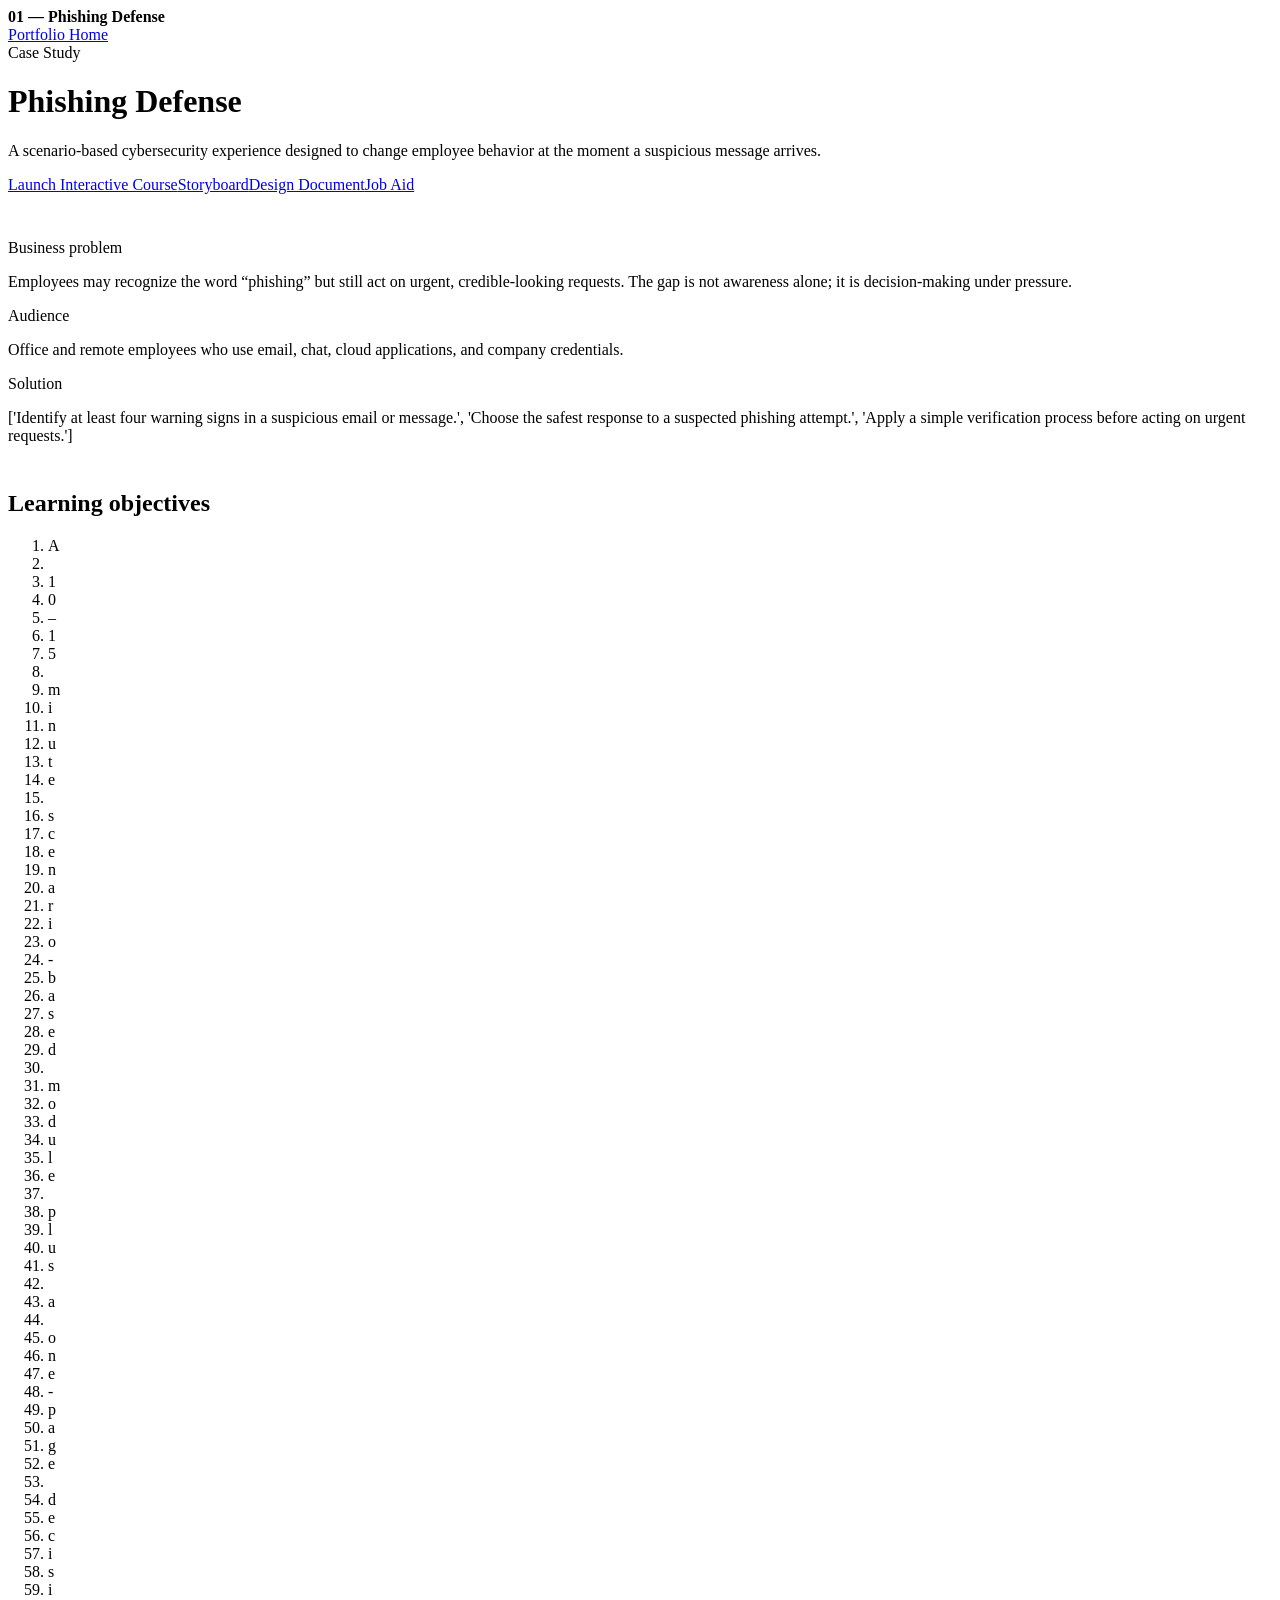
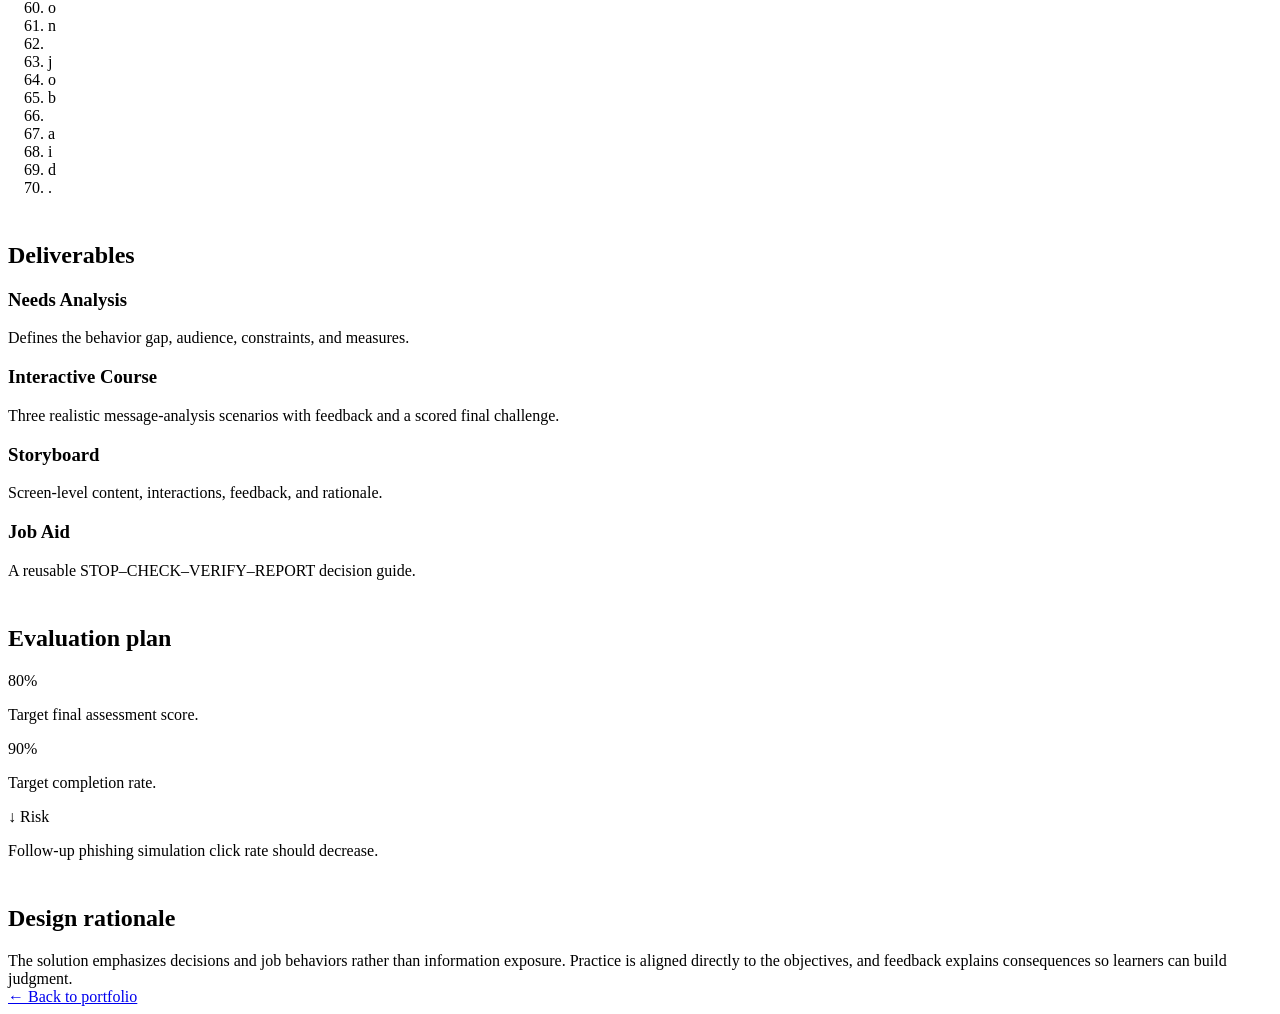
==== 01-cybersecurity/index.html @ 0a18b5b5 "Add files via upload" ====
<!doctype html><html><head><meta charset="utf-8"><meta name="viewport" content="width=device-width,initial-scale=1">
<title>Phishing Defense</title><link rel="stylesheet" href="../assets/style.css"></head><body>
<header><nav><strong>01 — Phishing Defense</strong><div><a href="../index.html">Portfolio Home</a></div></nav></header>
<main class="wrap"><div class="eyebrow">Case Study</div><h1>Phishing Defense</h1><p class="lead">A scenario-based cybersecurity experience designed to change employee behavior at the moment a suspicious message arrives.</p>
<a class="btn" href="course.html">Launch Interactive Course</a><a class="btn secondary" href="storyboard.md">Storyboard</a><a class="btn secondary" href="design-document.md">Design Document</a><a class="btn secondary" href="job-aid.html">Job Aid</a>
<section style="margin-top:45px"><div class="grid">
<div class="card"><div class="eyebrow">Business problem</div><p>Employees may recognize the word “phishing” but still act on urgent, credible-looking requests. The gap is not awareness alone; it is decision-making under pressure.</p></div>
<div class="card"><div class="eyebrow">Audience</div><p>Office and remote employees who use email, chat, cloud applications, and company credentials.</p></div>
<div class="card"><div class="eyebrow">Solution</div><p>['Identify at least four warning signs in a suspicious email or message.', 'Choose the safest response to a suspected phishing attempt.', 'Apply a simple verification process before acting on urgent requests.']</p></div></div></section>
<section style="margin-top:45px"><h2>Learning objectives</h2><div class="card"><ol><li>A</li><li> </li><li>1</li><li>0</li><li>–</li><li>1</li><li>5</li><li> </li><li>m</li><li>i</li><li>n</li><li>u</li><li>t</li><li>e</li><li> </li><li>s</li><li>c</li><li>e</li><li>n</li><li>a</li><li>r</li><li>i</li><li>o</li><li>-</li><li>b</li><li>a</li><li>s</li><li>e</li><li>d</li><li> </li><li>m</li><li>o</li><li>d</li><li>u</li><li>l</li><li>e</li><li> </li><li>p</li><li>l</li><li>u</li><li>s</li><li> </li><li>a</li><li> </li><li>o</li><li>n</li><li>e</li><li>-</li><li>p</li><li>a</li><li>g</li><li>e</li><li> </li><li>d</li><li>e</li><li>c</li><li>i</li><li>s</li><li>i</li><li>o</li><li>n</li><li> </li><li>j</li><li>o</li><li>b</li><li> </li><li>a</li><li>i</li><li>d</li><li>.</li></ol></div></section>
<section style="margin-top:45px"><h2>Deliverables</h2><div class="grid"><div class="card"><h3>Needs Analysis</h3><p>Defines the behavior gap, audience, constraints, and measures.</p></div><div class="card"><h3>Interactive Course</h3><p>Three realistic message-analysis scenarios with feedback and a scored final challenge.</p></div><div class="card"><h3>Storyboard</h3><p>Screen-level content, interactions, feedback, and rationale.</p></div><div class="card"><h3>Job Aid</h3><p>A reusable STOP–CHECK–VERIFY–REPORT decision guide.</p></div></div></section>
<section style="margin-top:45px"><h2>Evaluation plan</h2><div class="grid"><div class="card"><div class="kpi">80%</div><p>Target final assessment score.</p></div><div class="card"><div class="kpi">90%</div><p>Target completion rate.</p></div><div class="card"><div class="kpi">↓ Risk</div><p>Follow-up phishing simulation click rate should decrease.</p></div></div></section>
<section style="margin-top:45px"><h2>Design rationale</h2><div class="callout">The solution emphasizes decisions and job behaviors rather than information exposure. Practice is aligned directly to the objectives, and feedback explains consequences so learners can build judgment.</div></section>
</main><footer><a href="../index.html">← Back to portfolio</a></footer></body></html>
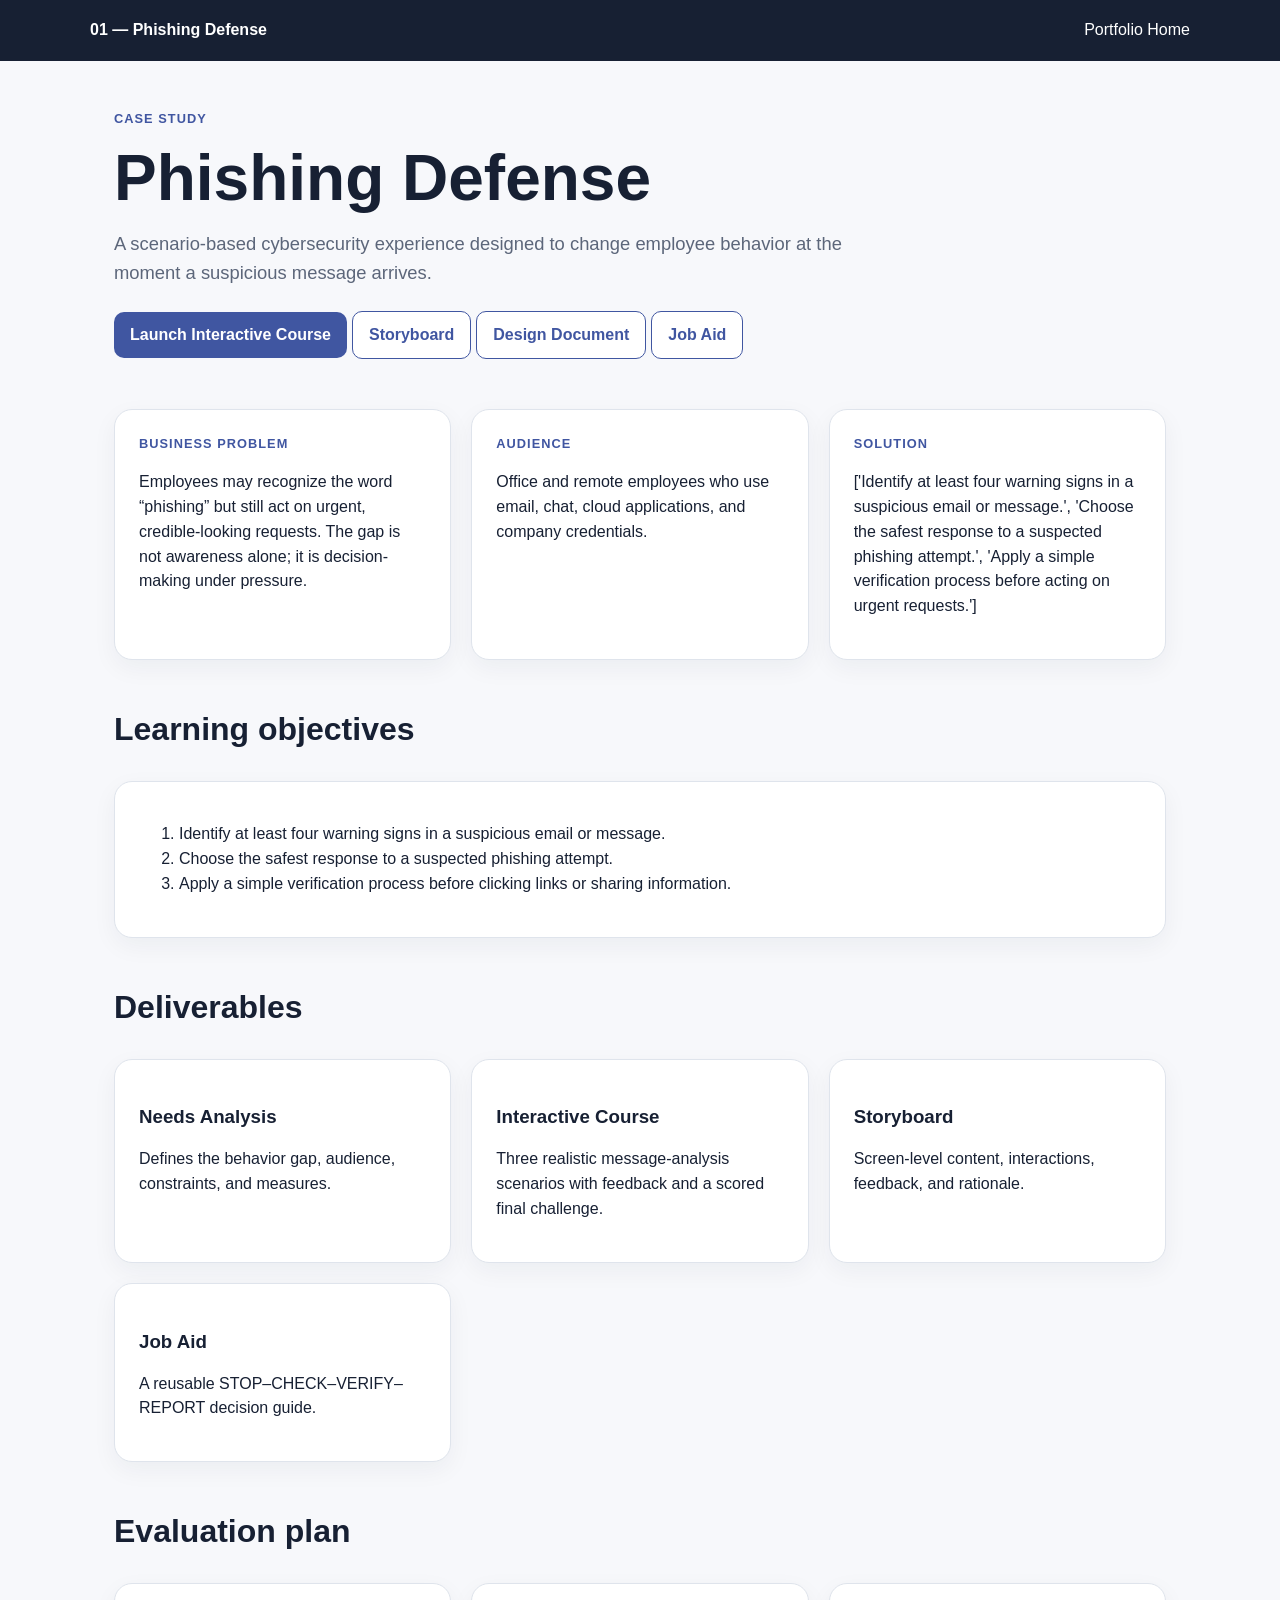
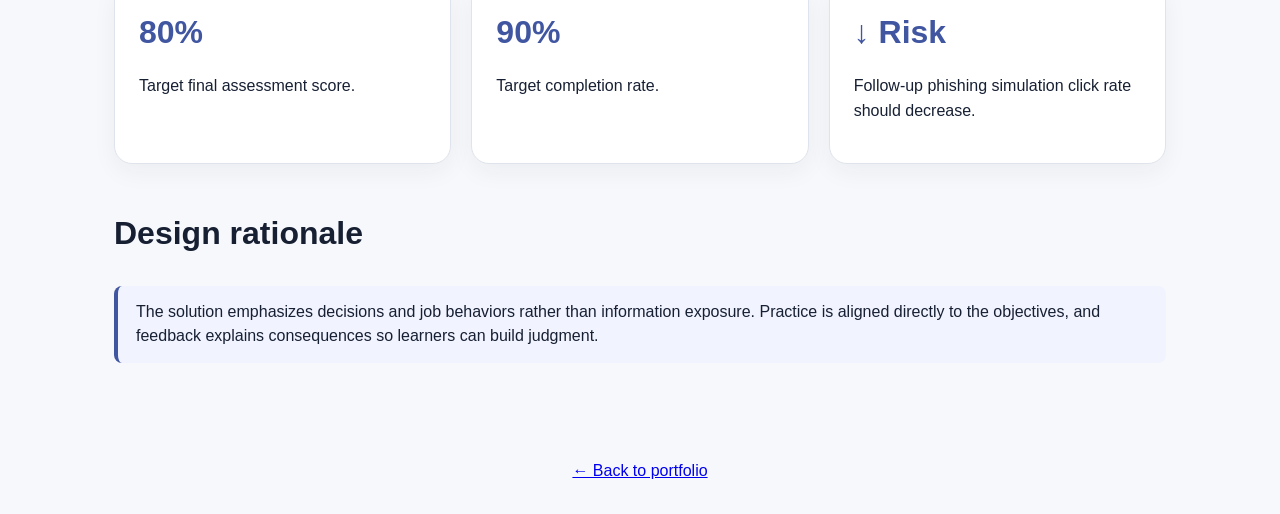
==== commit d078f9dd: "Update index.html Fix Learning objactives" ====
--- a/01-cybersecurity/index.html
+++ b/01-cybersecurity/index.html
@@ -7,8 +7,7 @@
 <div class="card"><div class="eyebrow">Business problem</div><p>Employees may recognize the word “phishing” but still act on urgent, credible-looking requests. The gap is not awareness alone; it is decision-making under pressure.</p></div>
 <div class="card"><div class="eyebrow">Audience</div><p>Office and remote employees who use email, chat, cloud applications, and company credentials.</p></div>
 <div class="card"><div class="eyebrow">Solution</div><p>['Identify at least four warning signs in a suspicious email or message.', 'Choose the safest response to a suspected phishing attempt.', 'Apply a simple verification process before acting on urgent requests.']</p></div></div></section>
-<section style="margin-top:45px"><h2>Learning objectives</h2><div class="card"><ol><li>A</li><li> </li><li>1</li><li>0</li><li>–</li><li>1</li><li>5</li><li> </li><li>m</li><li>i</li><li>n</li><li>u</li><li>t</li><li>e</li><li> </li><li>s</li><li>c</li><li>e</li><li>n</li><li>a</li><li>r</li><li>i</li><li>o</li><li>-</li><li>b</li><li>a</li><li>s</li><li>e</li><li>d</li><li> </li><li>m</li><li>o</li><li>d</li><li>u</li><li>l</li><li>e</li><li> </li><li>p</li><li>l</li><li>u</li><li>s</li><li> </li><li>a</li><li> </li><li>o</li><li>n</li><li>e</li><li>-</li><li>p</li><li>a</li><li>g</li><li>e</li><li> </li><li>d</li><li>e</li><li>c</li><li>i</li><li>s</li><li>i</li><li>o</li><li>n</li><li> </li><li>j</li><li>o</li><li>b</li><li> </li><li>a</li><li>i</li><li>d</li><li>.</li></ol></div></section>
-<section style="margin-top:45px"><h2>Deliverables</h2><div class="grid"><div class="card"><h3>Needs Analysis</h3><p>Defines the behavior gap, audience, constraints, and measures.</p></div><div class="card"><h3>Interactive Course</h3><p>Three realistic message-analysis scenarios with feedback and a scored final challenge.</p></div><div class="card"><h3>Storyboard</h3><p>Screen-level content, interactions, feedback, and rationale.</p></div><div class="card"><h3>Job Aid</h3><p>A reusable STOP–CHECK–VERIFY–REPORT decision guide.</p></div></div></section>
+<section style="margin-top:45px"><h2>Learning objectives</h2><div class="card"><ol><li>Identify at least four warning signs in a suspicious email or message.</li><li>Choose the safest response to a suspected phishing attempt.</li><li>Apply a simple verification process before clicking links or sharing information.</li></ol></div></section><section style="margin-top:45px"><h2>Deliverables</h2><div class="grid"><div class="card"><h3>Needs Analysis</h3><p>Defines the behavior gap, audience, constraints, and measures.</p></div><div class="card"><h3>Interactive Course</h3><p>Three realistic message-analysis scenarios with feedback and a scored final challenge.</p></div><div class="card"><h3>Storyboard</h3><p>Screen-level content, interactions, feedback, and rationale.</p></div><div class="card"><h3>Job Aid</h3><p>A reusable STOP–CHECK–VERIFY–REPORT decision guide.</p></div></div></section>
 <section style="margin-top:45px"><h2>Evaluation plan</h2><div class="grid"><div class="card"><div class="kpi">80%</div><p>Target final assessment score.</p></div><div class="card"><div class="kpi">90%</div><p>Target completion rate.</p></div><div class="card"><div class="kpi">↓ Risk</div><p>Follow-up phishing simulation click rate should decrease.</p></div></div></section>
 <section style="margin-top:45px"><h2>Design rationale</h2><div class="callout">The solution emphasizes decisions and job behaviors rather than information exposure. Practice is aligned directly to the objectives, and feedback explains consequences so learners can build judgment.</div></section>
-</main><footer><a href="../index.html">← Back to portfolio</a></footer></body></html>+</main><footer><a href="../index.html">← Back to portfolio</a></footer></body></html>
--- a/assets/style.css
+++ b/assets/style.css
@@ -0,0 +1,38 @@
+
+:root{
+  --bg:#f7f8fb; --ink:#172033; --muted:#5c667a; --card:#ffffff;
+  --line:#dfe4ec; --accent:#4056a1; --accent2:#eef1ff; --good:#176b4d;
+}
+*{box-sizing:border-box}
+body{margin:0;font-family:Inter,Arial,sans-serif;background:var(--bg);color:var(--ink);line-height:1.55}
+header{background:#172033;color:white;padding:18px 24px;position:sticky;top:0;z-index:10}
+nav{max-width:1100px;margin:auto;display:flex;align-items:center;justify-content:space-between;gap:16px}
+nav a{color:white;text-decoration:none;margin-left:16px}
+.wrap{max-width:1100px;margin:auto;padding:48px 24px}
+.hero{padding:64px 0 38px}
+.eyebrow{font-weight:700;color:var(--accent);text-transform:uppercase;letter-spacing:.08em;font-size:.8rem}
+h1{font-size:clamp(2.2rem,5vw,4rem);line-height:1.05;margin:.25em 0}
+h2{font-size:2rem;margin-top:0}
+h3{margin-bottom:.35rem}
+.lead{font-size:1.15rem;color:var(--muted);max-width:760px}
+.grid{display:grid;grid-template-columns:repeat(auto-fit,minmax(260px,1fr));gap:20px}
+.card{background:var(--card);border:1px solid var(--line);border-radius:18px;padding:24px;box-shadow:0 8px 24px rgba(23,32,51,.05)}
+.tag{display:inline-block;background:var(--accent2);color:var(--accent);padding:5px 9px;border-radius:999px;margin:3px;font-size:.82rem}
+.btn{display:inline-block;border:0;border-radius:10px;padding:11px 16px;background:var(--accent);color:white;text-decoration:none;cursor:pointer;font-weight:700;margin:5px 5px 5px 0}
+.btn.secondary{background:white;color:var(--accent);border:1px solid var(--accent)}
+.course{max-width:900px;margin:30px auto}
+.progress{height:8px;background:#e5e8ef;border-radius:999px;overflow:hidden;margin:18px 0}
+.progress span{display:block;height:100%;background:var(--accent);width:0}
+.option{display:block;width:100%;text-align:left;background:white;border:1px solid var(--line);border-radius:10px;padding:13px;margin:9px 0;cursor:pointer}
+.option:hover{border-color:var(--accent)}
+.feedback{padding:13px;border-radius:10px;margin-top:12px;display:none}
+.feedback.good{display:block;background:#eaf7f1;color:#15583f}
+.feedback.bad{display:block;background:#fff1f1;color:#8a2d2d}
+.kpi{font-size:2rem;font-weight:800;color:var(--accent)}
+table{width:100%;border-collapse:collapse;background:white}
+th,td{border:1px solid var(--line);padding:10px;text-align:left;vertical-align:top}
+th{background:#f0f3f8}
+footer{padding:30px 24px;text-align:center;color:var(--muted)}
+.hidden{display:none}
+.callout{border-left:4px solid var(--accent);padding:14px 18px;background:#f1f3ff;border-radius:8px;margin:18px 0}
+@media(max-width:700px){nav .links{display:none}.wrap{padding:32px 18px}}
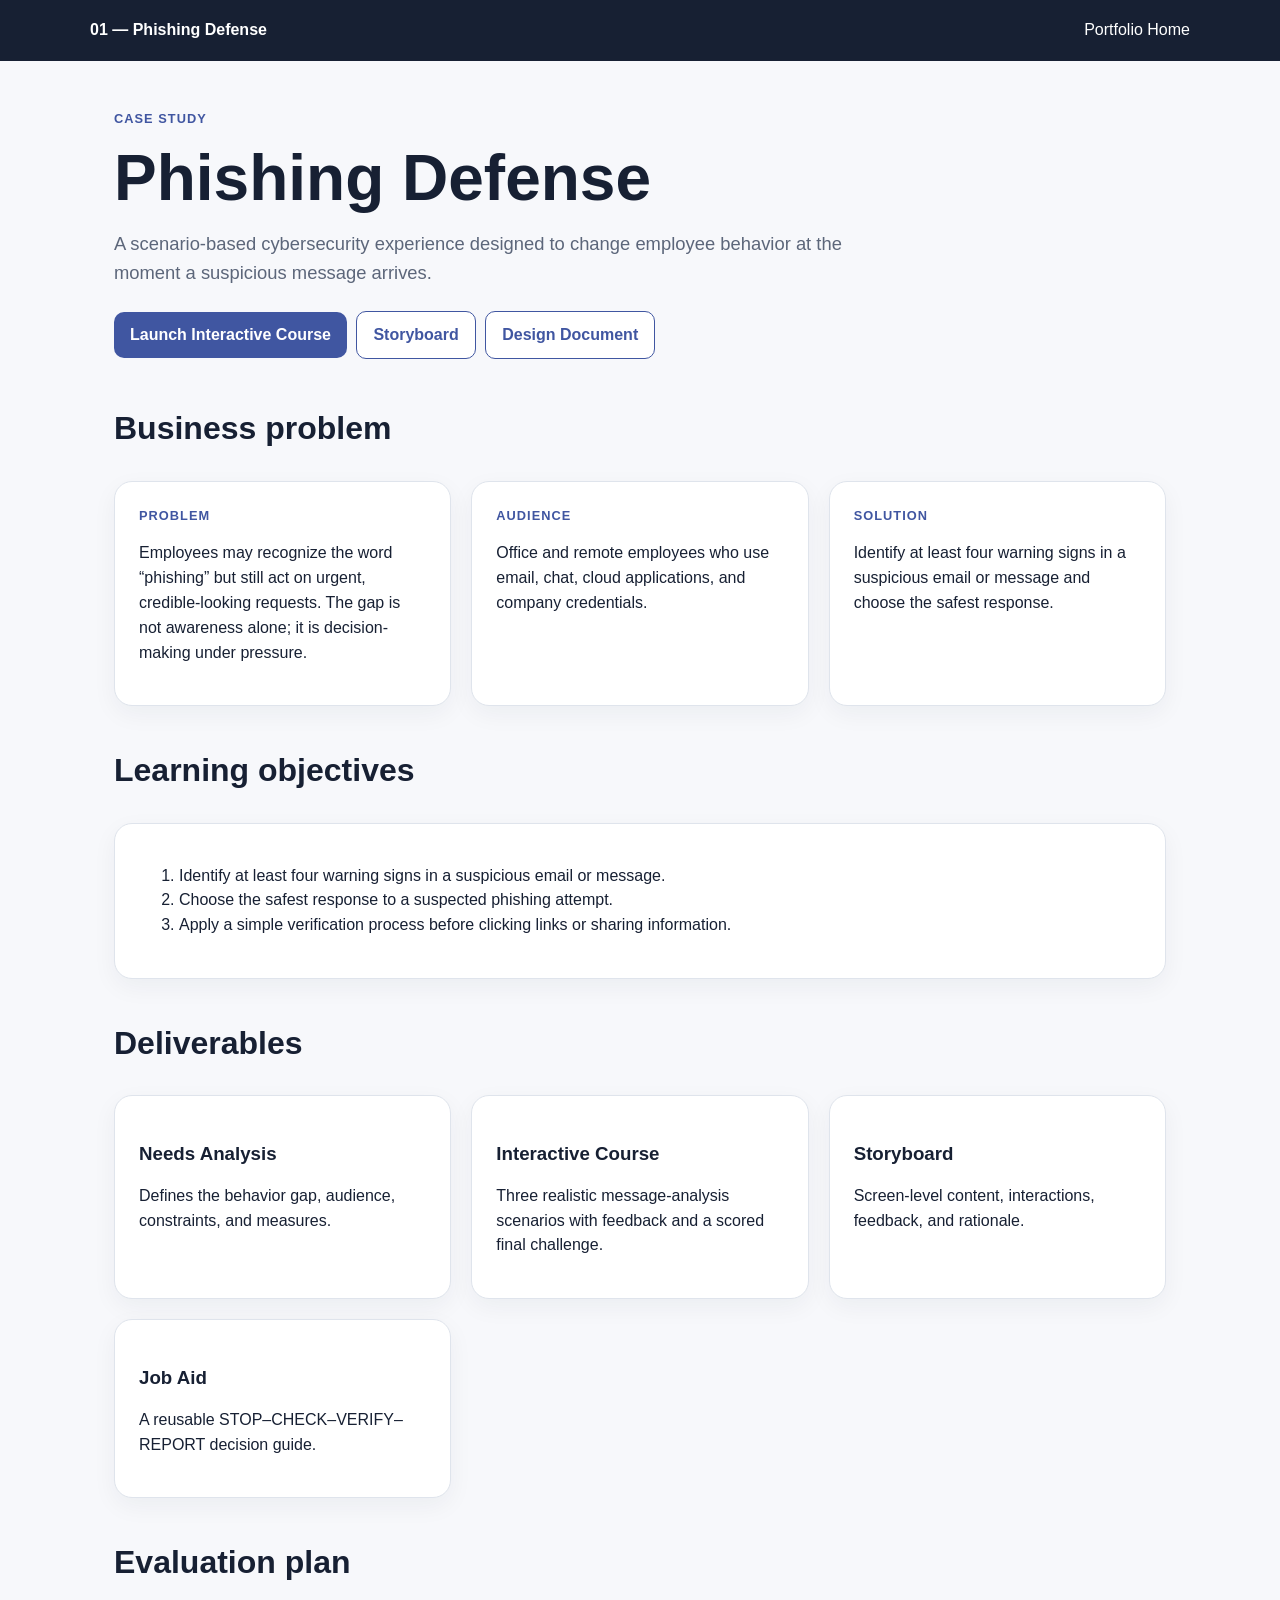
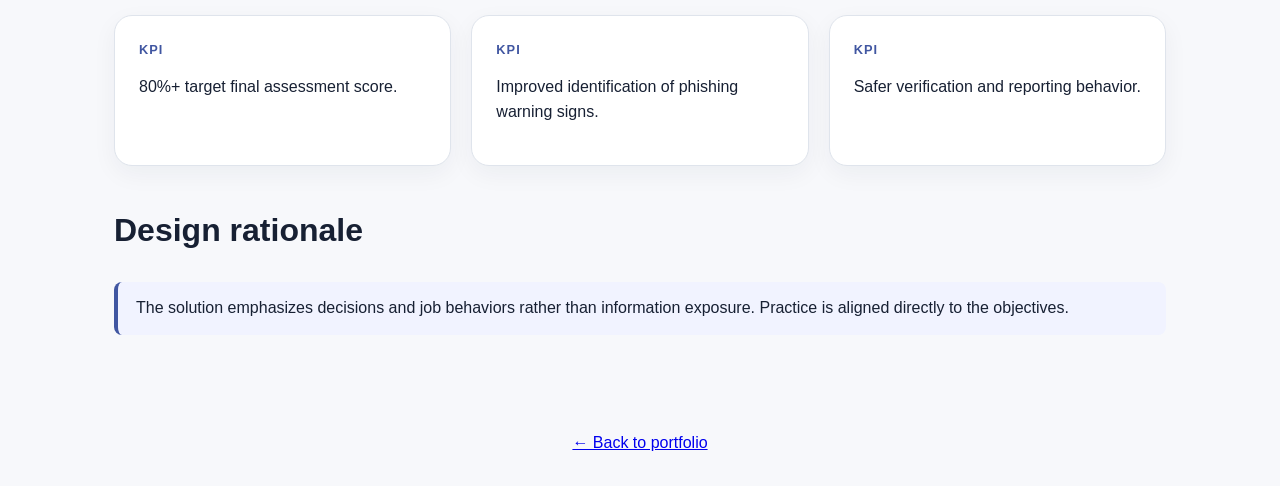
==== commit f780bfca: "Update index.html" ====
--- a/01-cybersecurity/index.html
+++ b/01-cybersecurity/index.html
@@ -1,13 +1,119 @@
-<!doctype html><html><head><meta charset="utf-8"><meta name="viewport" content="width=device-width,initial-scale=1">
-<title>Phishing Defense</title><link rel="stylesheet" href="../assets/style.css"></head><body>
-<header><nav><strong>01 — Phishing Defense</strong><div><a href="../index.html">Portfolio Home</a></div></nav></header>
-<main class="wrap"><div class="eyebrow">Case Study</div><h1>Phishing Defense</h1><p class="lead">A scenario-based cybersecurity experience designed to change employee behavior at the moment a suspicious message arrives.</p>
-<a class="btn" href="course.html">Launch Interactive Course</a><a class="btn secondary" href="storyboard.md">Storyboard</a><a class="btn secondary" href="design-document.md">Design Document</a><a class="btn secondary" href="job-aid.html">Job Aid</a>
-<section style="margin-top:45px"><div class="grid">
-<div class="card"><div class="eyebrow">Business problem</div><p>Employees may recognize the word “phishing” but still act on urgent, credible-looking requests. The gap is not awareness alone; it is decision-making under pressure.</p></div>
-<div class="card"><div class="eyebrow">Audience</div><p>Office and remote employees who use email, chat, cloud applications, and company credentials.</p></div>
-<div class="card"><div class="eyebrow">Solution</div><p>['Identify at least four warning signs in a suspicious email or message.', 'Choose the safest response to a suspected phishing attempt.', 'Apply a simple verification process before acting on urgent requests.']</p></div></div></section>
-<section style="margin-top:45px"><h2>Learning objectives</h2><div class="card"><ol><li>Identify at least four warning signs in a suspicious email or message.</li><li>Choose the safest response to a suspected phishing attempt.</li><li>Apply a simple verification process before clicking links or sharing information.</li></ol></div></section><section style="margin-top:45px"><h2>Deliverables</h2><div class="grid"><div class="card"><h3>Needs Analysis</h3><p>Defines the behavior gap, audience, constraints, and measures.</p></div><div class="card"><h3>Interactive Course</h3><p>Three realistic message-analysis scenarios with feedback and a scored final challenge.</p></div><div class="card"><h3>Storyboard</h3><p>Screen-level content, interactions, feedback, and rationale.</p></div><div class="card"><h3>Job Aid</h3><p>A reusable STOP–CHECK–VERIFY–REPORT decision guide.</p></div></div></section>
-<section style="margin-top:45px"><h2>Evaluation plan</h2><div class="grid"><div class="card"><div class="kpi">80%</div><p>Target final assessment score.</p></div><div class="card"><div class="kpi">90%</div><p>Target completion rate.</p></div><div class="card"><div class="kpi">↓ Risk</div><p>Follow-up phishing simulation click rate should decrease.</p></div></div></section>
-<section style="margin-top:45px"><h2>Design rationale</h2><div class="callout">The solution emphasizes decisions and job behaviors rather than information exposure. Practice is aligned directly to the objectives, and feedback explains consequences so learners can build judgment.</div></section>
-</main><footer><a href="../index.html">← Back to portfolio</a></footer></body></html>
+<!doctype html>
+<html lang="en">
+<head>
+<meta charset="utf-8">
+<meta name="viewport" content="width=device-width,initial-scale=1">
+<title>Phishing Defense</title>
+<link rel="stylesheet" href="../assets/style.css">
+<style>
+.click-card { display:block; color:inherit; text-decoration:none; cursor:pointer; }
+.click-card:hover { transform:translateY(-3px); box-shadow:0 8px 20px rgba(0,0,0,.12); }
+</style>
+</head>
+<body>
+
+<header>
+<nav>
+<strong>01 — Phishing Defense</strong>
+<a href="../index.html">Portfolio Home</a>
+</nav>
+</header>
+
+<main class="wrap">
+<div class="eyebrow">Case Study</div>
+<h1>Phishing Defense</h1>
+
+<p class="lead">
+A scenario-based cybersecurity experience designed to change employee behavior
+at the moment a suspicious message arrives.
+</p>
+
+<div class="hero-course">
+<a class="btn" href="course.html">Launch Interactive Course</a>
+<a class="btn secondary" href="storyboard.md">Storyboard</a>
+<a class="btn secondary" href="design-document.md">Design Document</a>
+</div>
+
+<section style="margin-top:40px">
+<h2>Business problem</h2>
+<div class="grid">
+<div class="card">
+<div class="eyebrow">Problem</div>
+<p>Employees may recognize the word “phishing” but still act on urgent, credible-looking requests. The gap is not awareness alone; it is decision-making under pressure.</p>
+</div>
+
+<div class="card">
+<div class="eyebrow">Audience</div>
+<p>Office and remote employees who use email, chat, cloud applications, and company credentials.</p>
+</div>
+
+<div class="card">
+<div class="eyebrow">Solution</div>
+<p>Identify at least four warning signs in a suspicious email or message and choose the safest response.</p>
+</div>
+</div>
+</section>
+
+<section style="margin-top:40px">
+<h2>Learning objectives</h2>
+<div class="card">
+<ol>
+<li>Identify at least four warning signs in a suspicious email or message.</li>
+<li>Choose the safest response to a suspected phishing attempt.</li>
+<li>Apply a simple verification process before clicking links or sharing information.</li>
+</ol>
+</div>
+</section>
+
+<section style="margin-top:40px">
+<h2>Deliverables</h2>
+
+<div class="grid">
+
+<a class="card click-card" href="design-document.md">
+<h3>Needs Analysis</h3>
+<p>Defines the behavior gap, audience, constraints, and measures.</p>
+</a>
+
+<a class="card click-card" href="course.html">
+<h3>Interactive Course</h3>
+<p>Three realistic message-analysis scenarios with feedback and a scored final challenge.</p>
+</a>
+
+<a class="card click-card" href="storyboard.md">
+<h3>Storyboard</h3>
+<p>Screen-level content, interactions, feedback, and rationale.</p>
+</a>
+
+<a class="card click-card" href="job-aid.html">
+<h3>Job Aid</h3>
+<p>A reusable STOP–CHECK–VERIFY–REPORT decision guide.</p>
+</a>
+
+</div>
+</section>
+
+<section style="margin-top:40px">
+<h2>Evaluation plan</h2>
+<div class="grid">
+<div class="card"><div class="eyebrow">KPI</div><p>80%+ target final assessment score.</p></div>
+<div class="card"><div class="eyebrow">KPI</div><p>Improved identification of phishing warning signs.</p></div>
+<div class="card"><div class="eyebrow">KPI</div><p>Safer verification and reporting behavior.</p></div>
+</div>
+</section>
+
+<section style="margin-top:40px">
+<h2>Design rationale</h2>
+<div class="callout">
+The solution emphasizes decisions and job behaviors rather than information exposure. Practice is aligned directly to the objectives.
+</div>
+</section>
+
+</main>
+
+<footer>
+<a href="../index.html">← Back to portfolio</a>
+</footer>
+
+</body>
+</html>
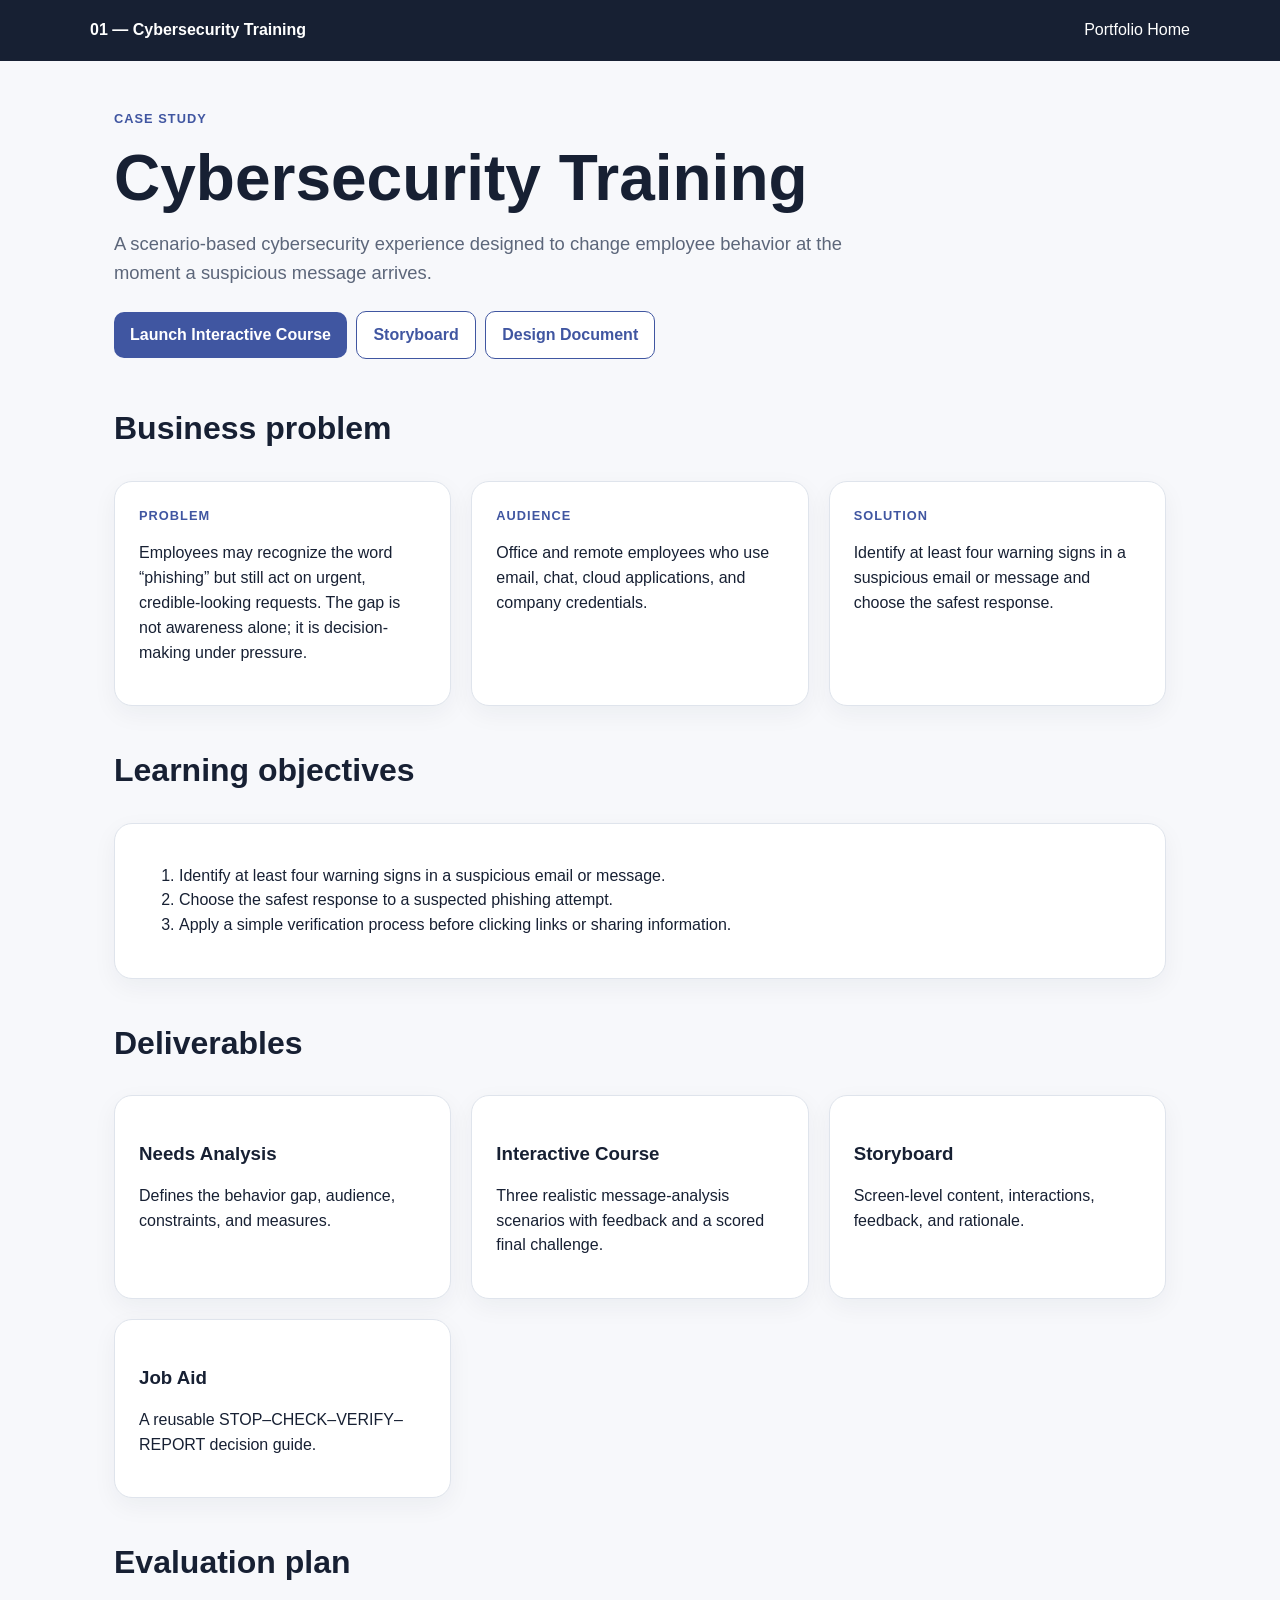
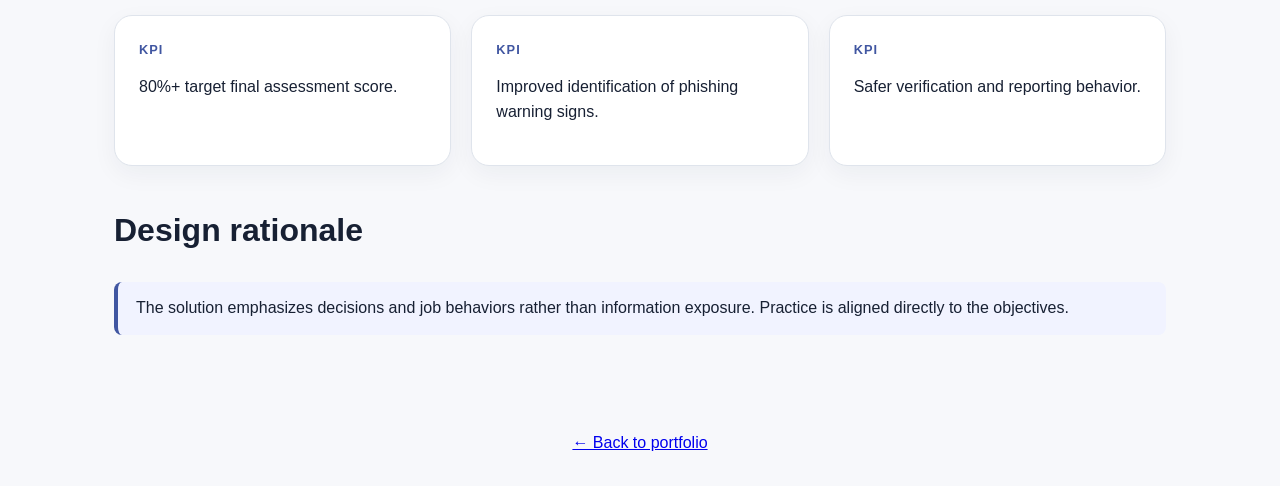
==== commit 72573e98: "Update index.html" ====
--- a/01-cybersecurity/index.html
+++ b/01-cybersecurity/index.html
@@ -3,8 +3,8 @@
 <head>
 <meta charset="utf-8">
 <meta name="viewport" content="width=device-width,initial-scale=1">
-<title>Phishing Defense</title>
-<link rel="stylesheet" href="../assets/style.css">
+<title>Cybersecurity Training</title>
+  <link rel="stylesheet" href="../assets/style.css">
 <style>
 .click-card { display:block; color:inherit; text-decoration:none; cursor:pointer; }
 .click-card:hover { transform:translateY(-3px); box-shadow:0 8px 20px rgba(0,0,0,.12); }
@@ -13,15 +13,14 @@
 <body>
 
 <header>
-<nav>
-<strong>01 — Phishing Defense</strong>
+<nav><strong>01 — Cybersecurity Training</strong>
 <a href="../index.html">Portfolio Home</a>
 </nav>
 </header>
 
 <main class="wrap">
 <div class="eyebrow">Case Study</div>
-<h1>Phishing Defense</h1>
+<h1>Cybersecurity Training</h1>
 
 <p class="lead">
 A scenario-based cybersecurity experience designed to change employee behavior
